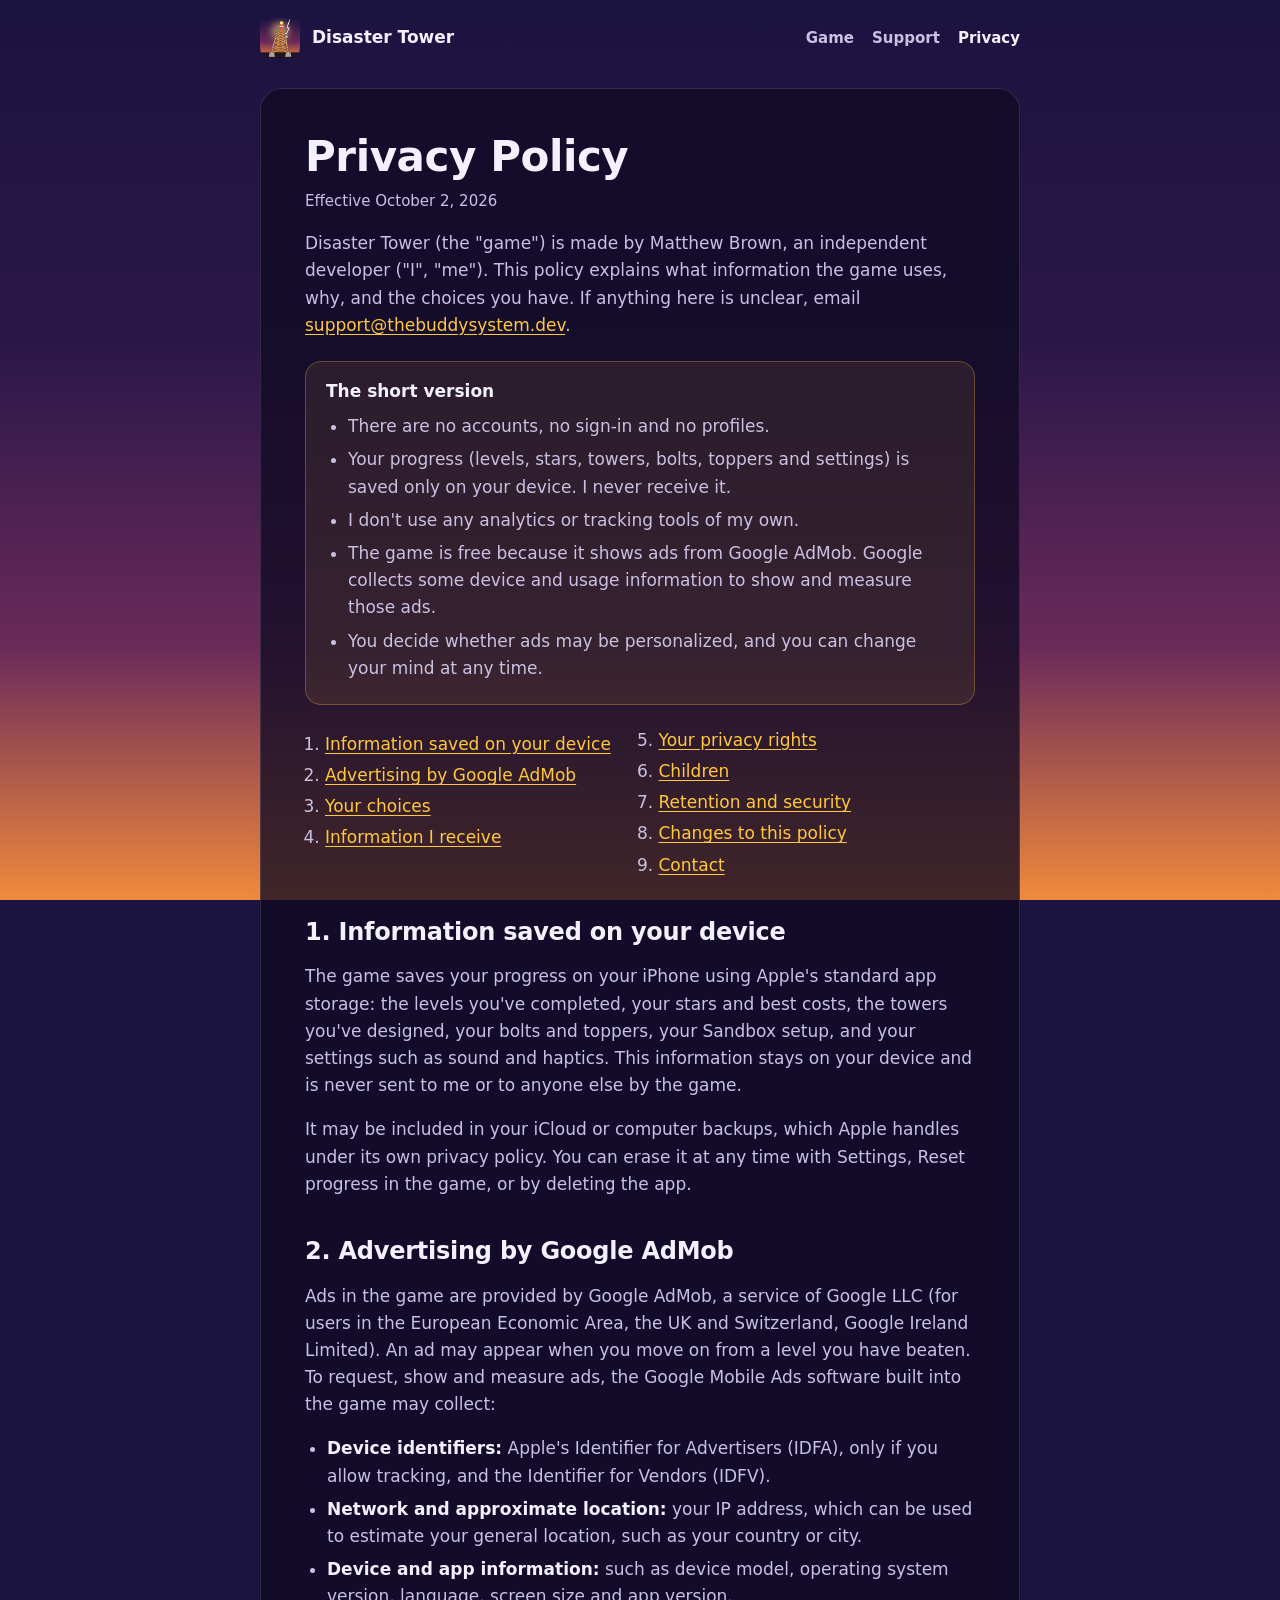
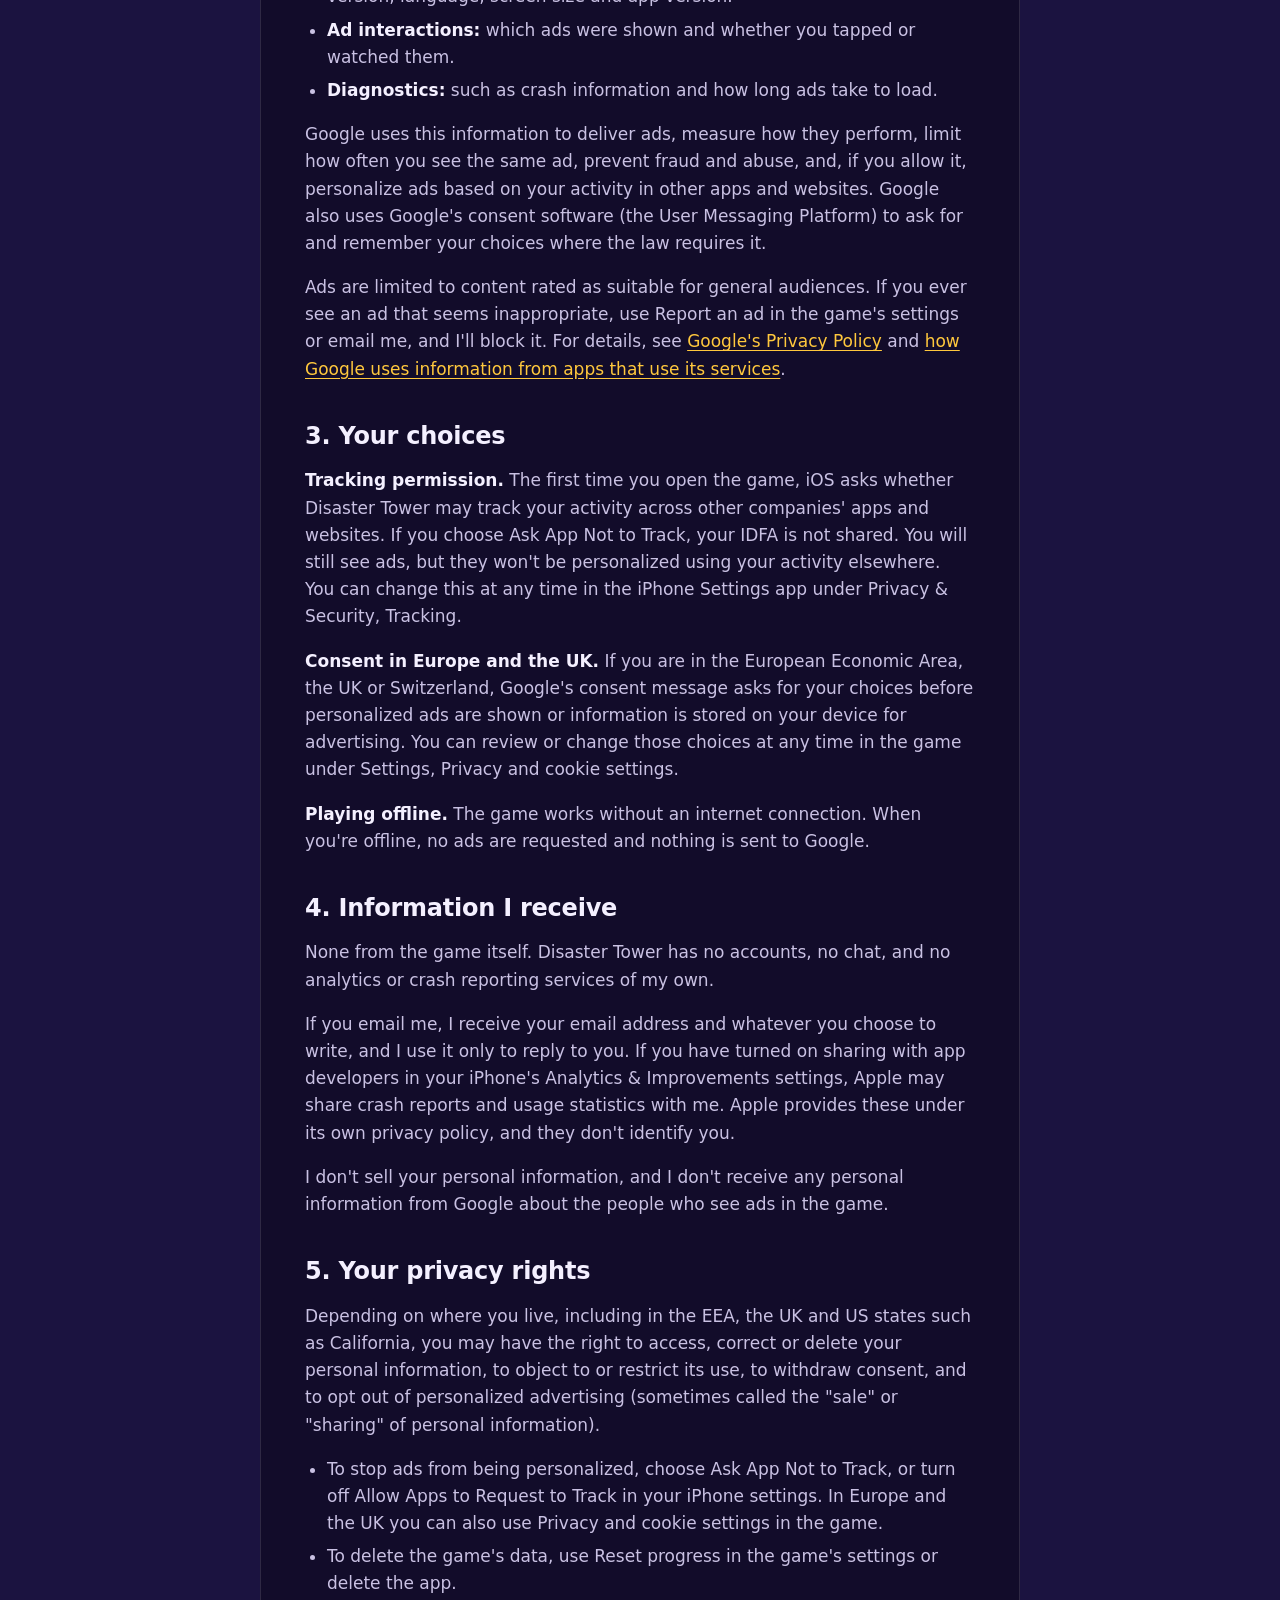
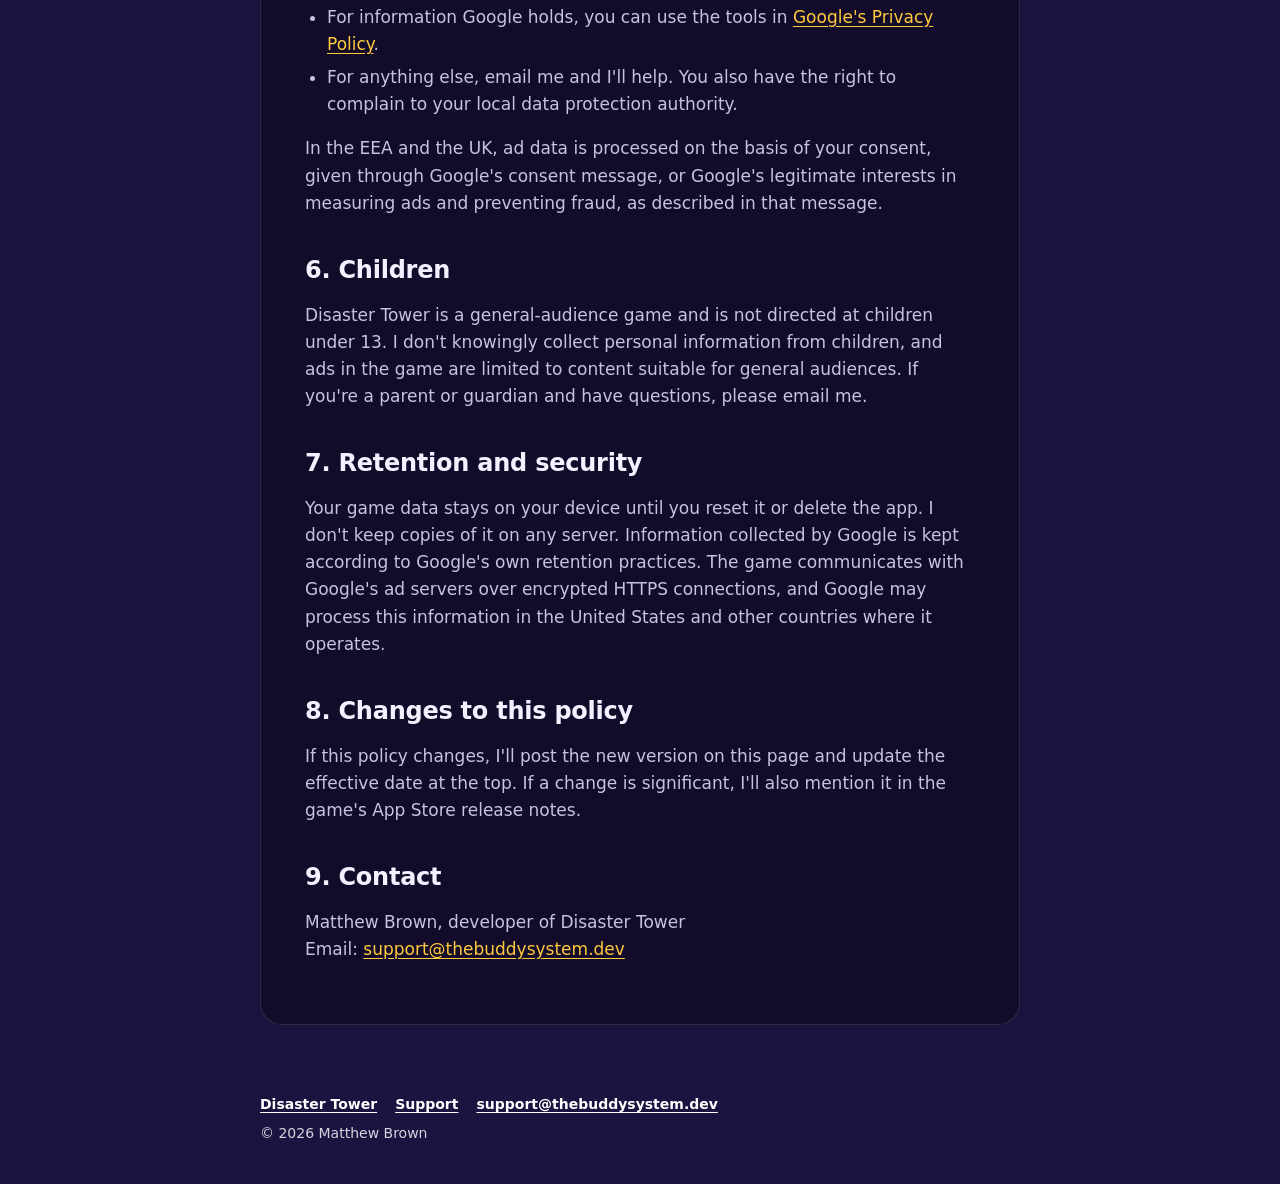
==== disaster-tower/privacy/index.html @ 5f36bc31 "Disaster Tower website: game page, support, privacy policy, app-ads.txt Co-Authored-By: Claude Opus " ====
<!doctype html>
<html lang="en">
<head>
<meta charset="utf-8">
<meta name="viewport" content="width=device-width, initial-scale=1">
<title>Disaster Tower Privacy Policy</title>
<meta name="description" content="How Disaster Tower handles your information: progress stays on your device, and ads are provided by Google AdMob.">
<link rel="icon" href="/assets/disaster-tower/favicon-64.png">
<link rel="apple-touch-icon" href="/assets/disaster-tower/apple-touch-icon.png">
<link rel="stylesheet" href="/assets/site.css">
</head>
<body>
<header class="narrow topbar">
  <a class="brand" href="/disaster-tower/"><img src="/assets/disaster-tower/favicon-64.png" alt="">Disaster Tower</a>
  <nav class="nav">
    <a href="/disaster-tower/">Game</a>
    <a href="/disaster-tower/support/">Support</a>
    <a href="/disaster-tower/privacy/" aria-current="page">Privacy</a>
  </nav>
</header>

<main class="narrow">
  <article class="doc">
    <h1>Privacy Policy</h1>
    <p class="meta">Effective October 2, 2026</p>

    <p>Disaster Tower (the "game") is made by Matthew Brown, an independent developer ("I", "me"). This policy explains what information the game uses, why, and the choices you have. If anything here is unclear, email <a href="mailto:support@thebuddysystem.dev">support@thebuddysystem.dev</a>.</p>

    <div class="summary">
      <strong>The short version</strong>
      <ul>
        <li>There are no accounts, no sign-in and no profiles.</li>
        <li>Your progress (levels, stars, towers, bolts, toppers and settings) is saved only on your device. I never receive it.</li>
        <li>I don't use any analytics or tracking tools of my own.</li>
        <li>The game is free because it shows ads from Google AdMob. Google collects some device and usage information to show and measure those ads.</li>
        <li>You decide whether ads may be personalized, and you can change your mind at any time.</li>
      </ul>
    </div>

    <ol class="toc">
      <li><a href="#device">Information saved on your device</a></li>
      <li><a href="#ads">Advertising by Google AdMob</a></li>
      <li><a href="#choices">Your choices</a></li>
      <li><a href="#me">Information I receive</a></li>
      <li><a href="#rights">Your privacy rights</a></li>
      <li><a href="#children">Children</a></li>
      <li><a href="#retention">Retention and security</a></li>
      <li><a href="#changes">Changes to this policy</a></li>
      <li><a href="#contact">Contact</a></li>
    </ol>

    <h2 id="device">1. Information saved on your device</h2>
    <p>The game saves your progress on your iPhone using Apple's standard app storage: the levels you've completed, your stars and best costs, the towers you've designed, your bolts and toppers, your Sandbox setup, and your settings such as sound and haptics. This information stays on your device and is never sent to me or to anyone else by the game.</p>
    <p>It may be included in your iCloud or computer backups, which Apple handles under its own privacy policy. You can erase it at any time with Settings, Reset progress in the game, or by deleting the app.</p>

    <h2 id="ads">2. Advertising by Google AdMob</h2>
    <p>Ads in the game are provided by Google AdMob, a service of Google LLC (for users in the European Economic Area, the UK and Switzerland, Google Ireland Limited). An ad may appear when you move on from a level you have beaten. To request, show and measure ads, the Google Mobile Ads software built into the game may collect:</p>
    <ul>
      <li><strong>Device identifiers:</strong> Apple's Identifier for Advertisers (IDFA), only if you allow tracking, and the Identifier for Vendors (IDFV).</li>
      <li><strong>Network and approximate location:</strong> your IP address, which can be used to estimate your general location, such as your country or city.</li>
      <li><strong>Device and app information:</strong> such as device model, operating system version, language, screen size and app version.</li>
      <li><strong>Ad interactions:</strong> which ads were shown and whether you tapped or watched them.</li>
      <li><strong>Diagnostics:</strong> such as crash information and how long ads take to load.</li>
    </ul>
    <p>Google uses this information to deliver ads, measure how they perform, limit how often you see the same ad, prevent fraud and abuse, and, if you allow it, personalize ads based on your activity in other apps and websites. Google also uses Google's consent software (the User Messaging Platform) to ask for and remember your choices where the law requires it.</p>
    <p>Ads are limited to content rated as suitable for general audiences. If you ever see an ad that seems inappropriate, use Report an ad in the game's settings or email me, and I'll block it. For details, see <a href="https://policies.google.com/privacy" rel="noopener">Google's Privacy Policy</a> and <a href="https://policies.google.com/technologies/partner-sites" rel="noopener">how Google uses information from apps that use its services</a>.</p>

    <h2 id="choices">3. Your choices</h2>
    <p><strong>Tracking permission.</strong> The first time you open the game, iOS asks whether Disaster Tower may track your activity across other companies' apps and websites. If you choose Ask App Not to Track, your IDFA is not shared. You will still see ads, but they won't be personalized using your activity elsewhere. You can change this at any time in the iPhone Settings app under Privacy &amp; Security, Tracking.</p>
    <p><strong>Consent in Europe and the UK.</strong> If you are in the European Economic Area, the UK or Switzerland, Google's consent message asks for your choices before personalized ads are shown or information is stored on your device for advertising. You can review or change those choices at any time in the game under Settings, Privacy and cookie settings.</p>
    <p><strong>Playing offline.</strong> The game works without an internet connection. When you're offline, no ads are requested and nothing is sent to Google.</p>

    <h2 id="me">4. Information I receive</h2>
    <p>None from the game itself. Disaster Tower has no accounts, no chat, and no analytics or crash reporting services of my own.</p>
    <p>If you email me, I receive your email address and whatever you choose to write, and I use it only to reply to you. If you have turned on sharing with app developers in your iPhone's Analytics &amp; Improvements settings, Apple may share crash reports and usage statistics with me. Apple provides these under its own privacy policy, and they don't identify you.</p>
    <p>I don't sell your personal information, and I don't receive any personal information from Google about the people who see ads in the game.</p>

    <h2 id="rights">5. Your privacy rights</h2>
    <p>Depending on where you live, including in the EEA, the UK and US states such as California, you may have the right to access, correct or delete your personal information, to object to or restrict its use, to withdraw consent, and to opt out of personalized advertising (sometimes called the "sale" or "sharing" of personal information).</p>
    <ul>
      <li>To stop ads from being personalized, choose Ask App Not to Track, or turn off Allow Apps to Request to Track in your iPhone settings. In Europe and the UK you can also use Privacy and cookie settings in the game.</li>
      <li>To delete the game's data, use Reset progress in the game's settings or delete the app.</li>
      <li>For information Google holds, you can use the tools in <a href="https://policies.google.com/privacy" rel="noopener">Google's Privacy Policy</a>.</li>
      <li>For anything else, email me and I'll help. You also have the right to complain to your local data protection authority.</li>
    </ul>
    <p>In the EEA and the UK, ad data is processed on the basis of your consent, given through Google's consent message, or Google's legitimate interests in measuring ads and preventing fraud, as described in that message.</p>

    <h2 id="children">6. Children</h2>
    <p>Disaster Tower is a general-audience game and is not directed at children under 13. I don't knowingly collect personal information from children, and ads in the game are limited to content suitable for general audiences. If you're a parent or guardian and have questions, please email me.</p>

    <h2 id="retention">7. Retention and security</h2>
    <p>Your game data stays on your device until you reset it or delete the app. I don't keep copies of it on any server. Information collected by Google is kept according to Google's own retention practices. The game communicates with Google's ad servers over encrypted HTTPS connections, and Google may process this information in the United States and other countries where it operates.</p>

    <h2 id="changes">8. Changes to this policy</h2>
    <p>If this policy changes, I'll post the new version on this page and update the effective date at the top. If a change is significant, I'll also mention it in the game's App Store release notes.</p>

    <h2 id="contact">9. Contact</h2>
    <p>Matthew Brown, developer of Disaster Tower<br>
    Email: <a href="mailto:support@thebuddysystem.dev">support@thebuddysystem.dev</a></p>
  </article>
</main>

<footer class="narrow">
  <div class="links"><a href="/disaster-tower/">Disaster Tower</a><a href="/disaster-tower/support/">Support</a><a href="mailto:support@thebuddysystem.dev">support@thebuddysystem.dev</a></div>
  <div>&copy; 2026 Matthew Brown</div>
</footer>
</body>
</html>
---- assets/site.css ----
/* Shared styles for q-evo.github.io. System fonts only: the site makes no third-party requests. */
:root {
  --sky-top: #1b1340;
  --sky-mid: #6b2a5a;
  --sky-low: #f08a3c;
  --ink: #f4f0ff;
  --ink-soft: #c9c1e3;
  --ink-faint: #9a90bb;
  --card: rgba(16, 11, 36, 0.78);
  --card-line: rgba(255, 255, 255, 0.12);
  --gold: #ffc83d;
  --orange: #ff8a1f;
  --green: #5de07a;
  --radius: 22px;
  color-scheme: dark;
}

* { box-sizing: border-box; }

html { -webkit-text-size-adjust: 100%; }

body {
  margin: 0;
  min-height: 100vh;
  color: var(--ink);
  background: var(--sky-top) linear-gradient(180deg, var(--sky-top) 0%, #2a1748 38%, var(--sky-mid) 72%, var(--sky-low) 100%) fixed;
  font: 17px/1.6 ui-rounded, "SF Pro Rounded", system-ui, -apple-system, "Segoe UI", Roboto, sans-serif;
}

a { color: var(--gold); text-underline-offset: 3px; }
a:hover { color: #ffe27a; }

.wrap { width: min(1040px, 100% - 32px); margin: 0 auto; }
.narrow { width: min(760px, 100% - 32px); margin: 0 auto; }

/* Top bar */
.topbar { display: flex; align-items: center; justify-content: space-between; gap: 16px; padding: 18px 0; }
.brand { display: flex; align-items: center; gap: 12px; color: var(--ink); text-decoration: none; font-weight: 800; }
.brand img { width: 40px; height: 40px; border-radius: 10px; }
.nav { display: flex; gap: 18px; flex-wrap: wrap; font-weight: 700; font-size: 15px; }
.nav a { color: var(--ink-soft); text-decoration: none; }
.nav a:hover, .nav a[aria-current="page"] { color: var(--ink); }

/* Headings */
h1, h2, h3 { line-height: 1.15; margin: 0 0 12px; font-weight: 900; letter-spacing: -0.01em; }
h1 { font-size: clamp(34px, 7vw, 60px); }
h2 { font-size: clamp(24px, 4vw, 32px); margin-top: 36px; }
h3 { font-size: 20px; margin-top: 26px; }
.title-glow {
  background: linear-gradient(180deg, #ffe27a 0%, var(--orange) 100%);
  -webkit-background-clip: text; background-clip: text; color: transparent;
  text-shadow: none;
}
.lede { font-size: clamp(18px, 2.6vw, 22px); color: var(--ink-soft); max-width: 640px; }

/* Hero */
.hero { display: grid; grid-template-columns: 1fr; gap: 28px; align-items: center; padding: 28px 0 12px; }
.hero-icon { width: 120px; height: 120px; border-radius: 27px; box-shadow: 0 18px 50px rgba(0, 0, 0, 0.45); }
.badge {
  display: inline-flex; flex-direction: column; align-items: flex-start; gap: 2px; margin-top: 18px; padding: 12px 22px;
  border-radius: 16px; background: #000; color: #fff; text-decoration: none; font-weight: 800;
  border: 1px solid rgba(255, 255, 255, 0.25);
}
.badge small { display: block; font-weight: 600; font-size: 12px; color: #cfcfcf; }
.badge:hover { color: #fff; border-color: rgba(255, 255, 255, 0.5); }

/* Screenshot strip */
.shots { display: flex; gap: 16px; overflow-x: auto; padding: 8px 0 22px; scroll-snap-type: x mandatory; }
.shots img {
  flex: 0 0 auto; width: min(240px, 62vw); height: auto; border-radius: 22px; scroll-snap-align: start;
  box-shadow: 0 14px 40px rgba(0, 0, 0, 0.45);
}

/* Cards and grids */
.card { background: var(--card); border: 1px solid var(--card-line); border-radius: var(--radius); padding: 22px 24px; }
.grid { display: grid; gap: 16px; grid-template-columns: repeat(auto-fit, minmax(230px, 1fr)); }
.feature h3 { margin: 0 0 6px; font-size: 19px; }
.feature p { margin: 0; color: var(--ink-soft); font-size: 16px; }
.feature .emoji { font-size: 28px; line-height: 1; display: block; margin-bottom: 10px; }

.app-card { display: flex; gap: 18px; align-items: center; text-decoration: none; color: var(--ink); }
.app-card img { width: 84px; height: 84px; border-radius: 19px; flex: 0 0 auto; }
.app-card strong { font-size: 22px; display: block; }
.app-card span { color: var(--ink-soft); }
.app-card:hover strong { color: var(--gold); }

/* Long-form text (policy, support) */
.doc { background: var(--card); border: 1px solid var(--card-line); border-radius: var(--radius); padding: clamp(22px, 4vw, 44px); margin: 12px 0 40px; }
.doc h1 { font-size: clamp(30px, 5vw, 42px); }
.doc h2 { font-size: 24px; margin-top: 34px; padding-top: 6px; }
.doc p, .doc li { color: var(--ink-soft); }
.doc strong { color: var(--ink); }
.doc ul { padding-left: 22px; }
.doc li { margin: 6px 0; }
.meta { color: var(--ink-faint); font-size: 15px; margin-top: -4px; }
.summary { background: rgba(255, 200, 61, 0.09); border: 1px solid rgba(255, 200, 61, 0.28); border-radius: 16px; padding: 16px 20px; margin: 22px 0; }
.summary ul { margin: 8px 0 0; }
.toc { columns: 2 220px; padding-left: 20px; margin: 10px 0 0; }
.toc li { margin: 4px 0; }

details { border-top: 1px solid var(--card-line); padding: 14px 0; }
details:last-of-type { border-bottom: 1px solid var(--card-line); }
summary { cursor: pointer; font-weight: 800; color: var(--ink); font-size: 18px; }
details p { margin: 10px 0 0; }

.contact { display: flex; flex-wrap: wrap; gap: 12px; align-items: center; margin: 18px 0 8px; }
.button {
  display: inline-block; padding: 12px 20px; border-radius: 14px; background: var(--gold); color: #2a1a00;
  font-weight: 900; text-decoration: none; box-shadow: 0 5px 0 #c98a17;
}
.button:hover { color: #2a1a00; transform: translateY(1px); box-shadow: 0 4px 0 #c98a17; }

footer { padding: 28px 0 40px; color: rgba(255, 255, 255, 0.82); font-size: 14px; }
footer a { color: #fff; }
footer .links { display: flex; gap: 18px; flex-wrap: wrap; margin-bottom: 6px; font-weight: 700; }

@media (min-width: 760px) {
  .hero { grid-template-columns: auto 1fr; gap: 36px; padding-top: 48px; }
  .hero-icon { width: 168px; height: 168px; border-radius: 38px; }
}

@media (max-width: 480px) {
  .topbar { flex-wrap: wrap; gap: 10px; }
  .brand { white-space: nowrap; }
  .nav { width: 100%; gap: 20px; }
}
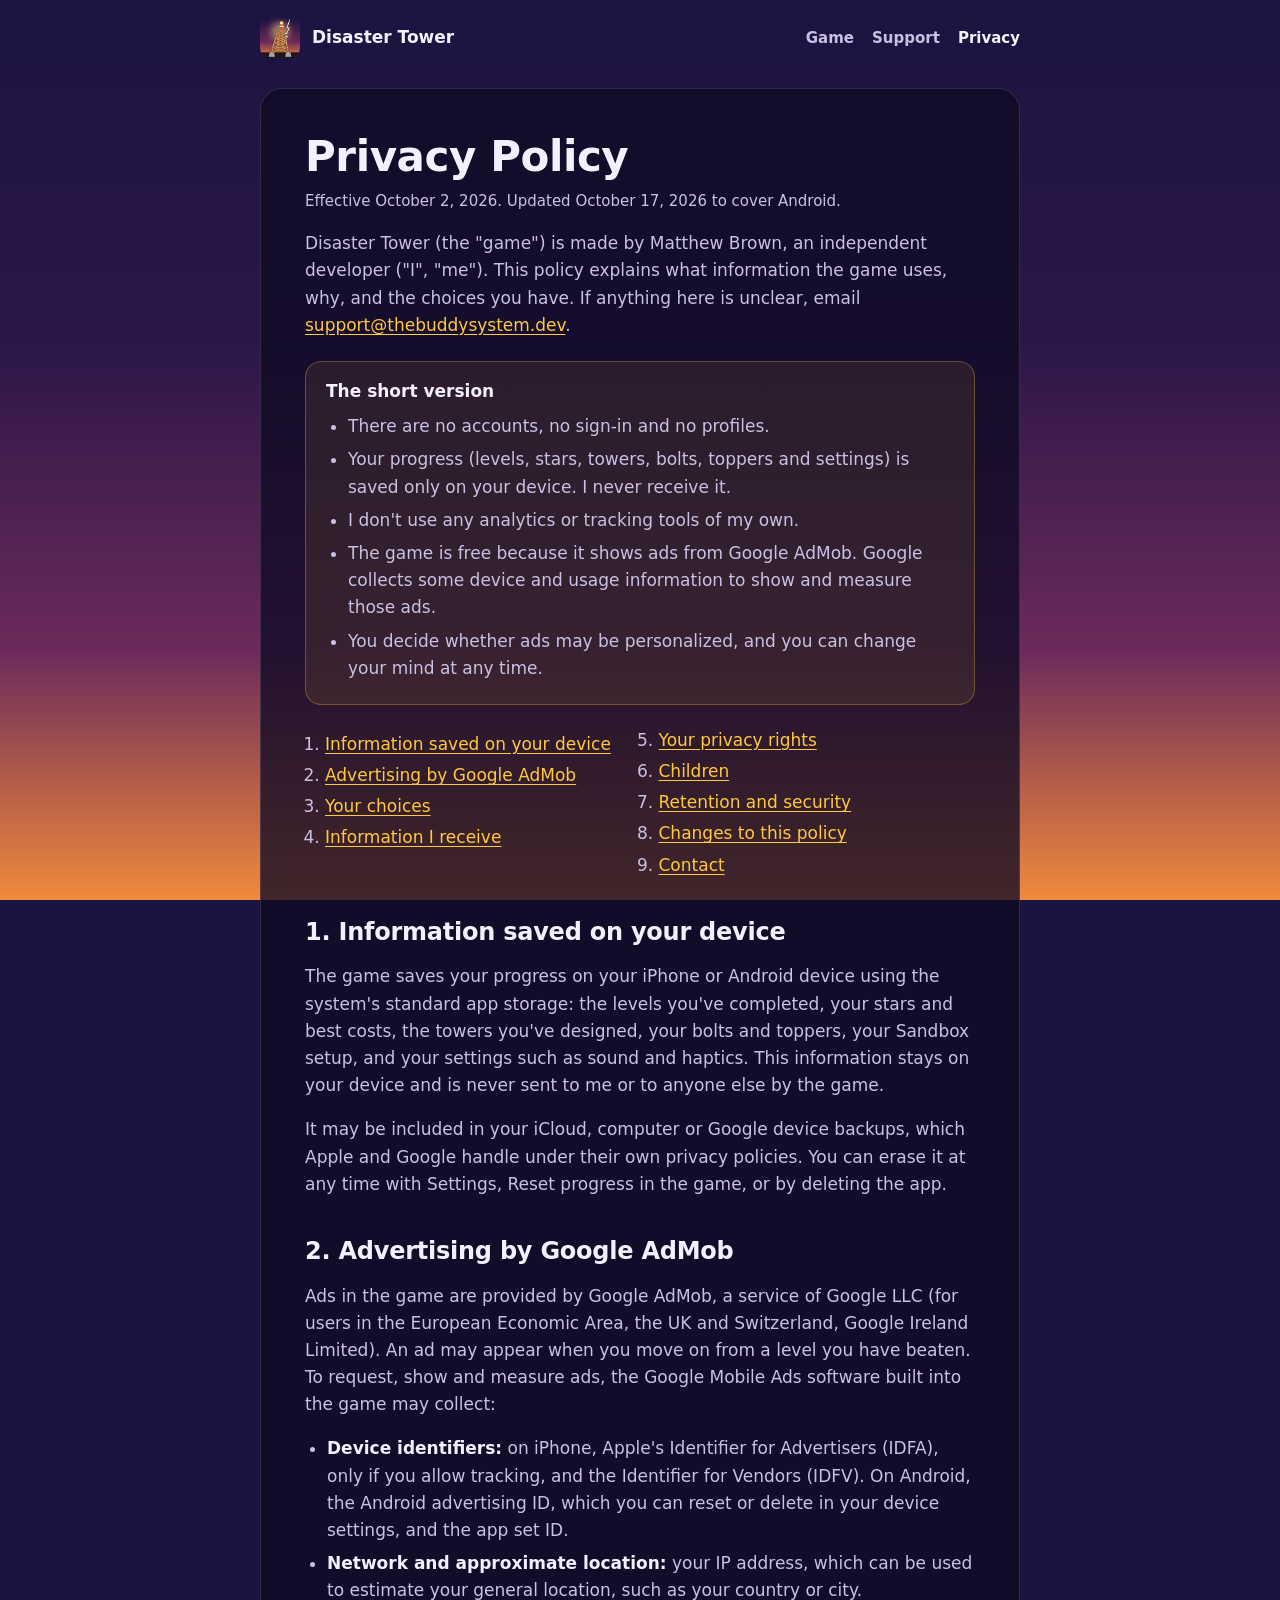
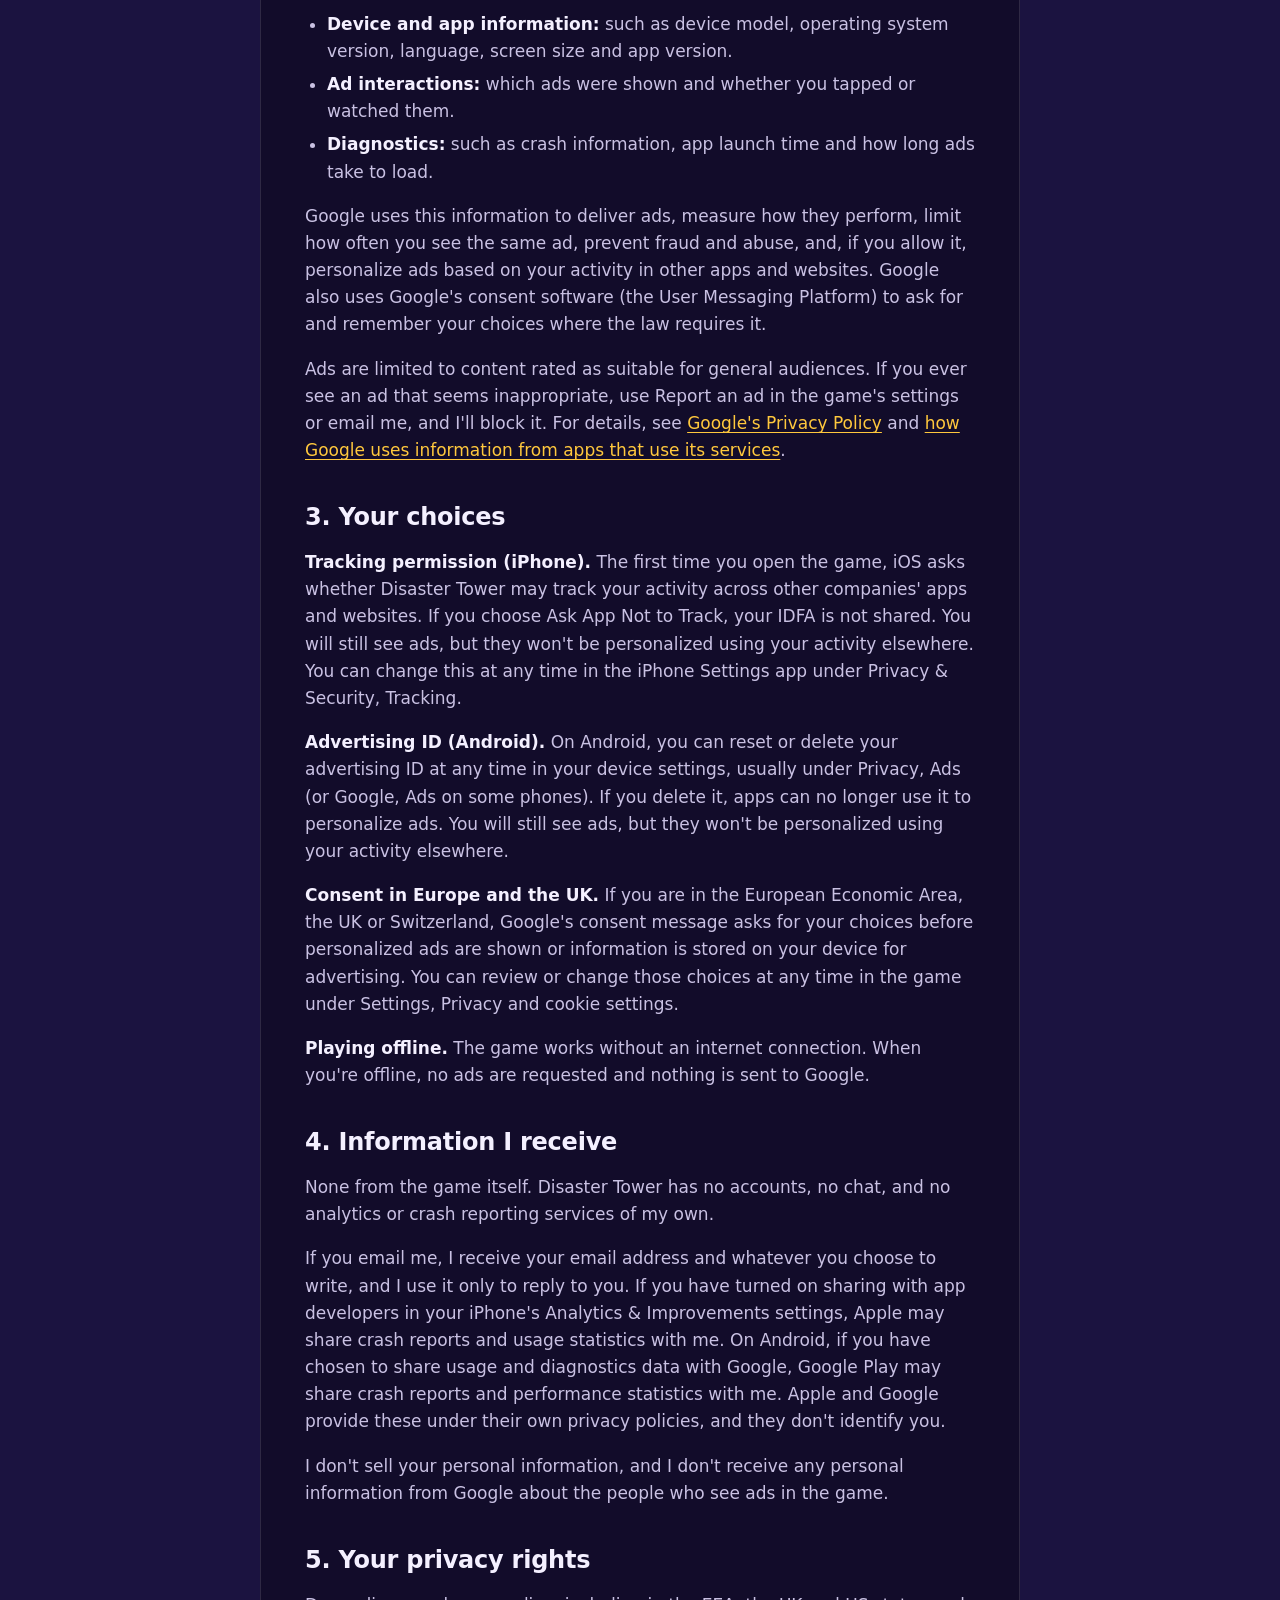
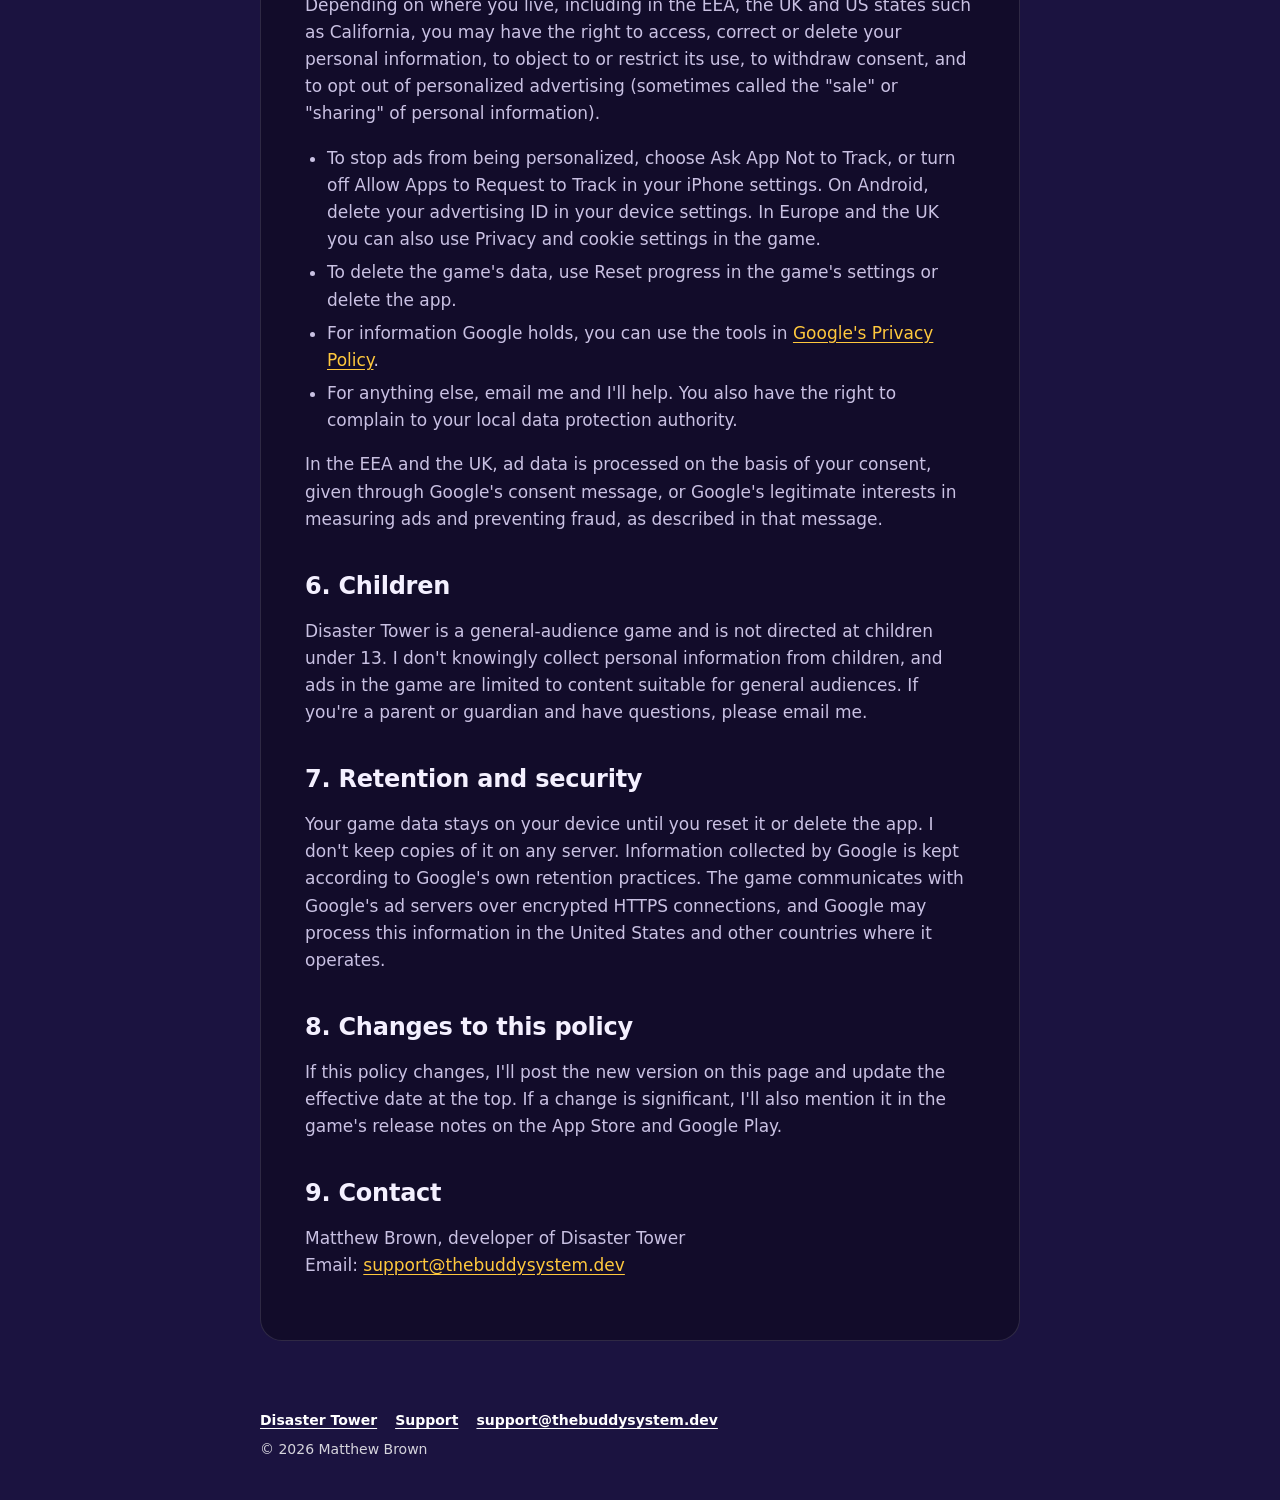
==== commit 475f9490: "Privacy policy: cover the Android version Adds the Android advertising ID and app set ID, how to res" ====
--- a/disaster-tower/privacy/index.html
+++ b/disaster-tower/privacy/index.html
@@ -22,7 +22,7 @@
 <main class="narrow">
   <article class="doc">
     <h1>Privacy Policy</h1>
-    <p class="meta">Effective October 2, 2026</p>
+    <p class="meta">Effective October 2, 2026. Updated October 17, 2026 to cover Android.</p>
 
     <p>Disaster Tower (the "game") is made by Matthew Brown, an independent developer ("I", "me"). This policy explains what information the game uses, why, and the choices you have. If anything here is unclear, email <a href="mailto:support@thebuddysystem.dev">support@thebuddysystem.dev</a>.</p>
 
@@ -50,35 +50,36 @@
     </ol>
 
     <h2 id="device">1. Information saved on your device</h2>
-    <p>The game saves your progress on your iPhone using Apple's standard app storage: the levels you've completed, your stars and best costs, the towers you've designed, your bolts and toppers, your Sandbox setup, and your settings such as sound and haptics. This information stays on your device and is never sent to me or to anyone else by the game.</p>
-    <p>It may be included in your iCloud or computer backups, which Apple handles under its own privacy policy. You can erase it at any time with Settings, Reset progress in the game, or by deleting the app.</p>
+    <p>The game saves your progress on your iPhone or Android device using the system's standard app storage: the levels you've completed, your stars and best costs, the towers you've designed, your bolts and toppers, your Sandbox setup, and your settings such as sound and haptics. This information stays on your device and is never sent to me or to anyone else by the game.</p>
+    <p>It may be included in your iCloud, computer or Google device backups, which Apple and Google handle under their own privacy policies. You can erase it at any time with Settings, Reset progress in the game, or by deleting the app.</p>
 
     <h2 id="ads">2. Advertising by Google AdMob</h2>
     <p>Ads in the game are provided by Google AdMob, a service of Google LLC (for users in the European Economic Area, the UK and Switzerland, Google Ireland Limited). An ad may appear when you move on from a level you have beaten. To request, show and measure ads, the Google Mobile Ads software built into the game may collect:</p>
     <ul>
-      <li><strong>Device identifiers:</strong> Apple's Identifier for Advertisers (IDFA), only if you allow tracking, and the Identifier for Vendors (IDFV).</li>
+      <li><strong>Device identifiers:</strong> on iPhone, Apple's Identifier for Advertisers (IDFA), only if you allow tracking, and the Identifier for Vendors (IDFV). On Android, the Android advertising ID, which you can reset or delete in your device settings, and the app set ID.</li>
       <li><strong>Network and approximate location:</strong> your IP address, which can be used to estimate your general location, such as your country or city.</li>
       <li><strong>Device and app information:</strong> such as device model, operating system version, language, screen size and app version.</li>
       <li><strong>Ad interactions:</strong> which ads were shown and whether you tapped or watched them.</li>
-      <li><strong>Diagnostics:</strong> such as crash information and how long ads take to load.</li>
+      <li><strong>Diagnostics:</strong> such as crash information, app launch time and how long ads take to load.</li>
     </ul>
     <p>Google uses this information to deliver ads, measure how they perform, limit how often you see the same ad, prevent fraud and abuse, and, if you allow it, personalize ads based on your activity in other apps and websites. Google also uses Google's consent software (the User Messaging Platform) to ask for and remember your choices where the law requires it.</p>
     <p>Ads are limited to content rated as suitable for general audiences. If you ever see an ad that seems inappropriate, use Report an ad in the game's settings or email me, and I'll block it. For details, see <a href="https://policies.google.com/privacy" rel="noopener">Google's Privacy Policy</a> and <a href="https://policies.google.com/technologies/partner-sites" rel="noopener">how Google uses information from apps that use its services</a>.</p>
 
     <h2 id="choices">3. Your choices</h2>
-    <p><strong>Tracking permission.</strong> The first time you open the game, iOS asks whether Disaster Tower may track your activity across other companies' apps and websites. If you choose Ask App Not to Track, your IDFA is not shared. You will still see ads, but they won't be personalized using your activity elsewhere. You can change this at any time in the iPhone Settings app under Privacy &amp; Security, Tracking.</p>
+    <p><strong>Tracking permission (iPhone).</strong> The first time you open the game, iOS asks whether Disaster Tower may track your activity across other companies' apps and websites. If you choose Ask App Not to Track, your IDFA is not shared. You will still see ads, but they won't be personalized using your activity elsewhere. You can change this at any time in the iPhone Settings app under Privacy &amp; Security, Tracking.</p>
+    <p><strong>Advertising ID (Android).</strong> On Android, you can reset or delete your advertising ID at any time in your device settings, usually under Privacy, Ads (or Google, Ads on some phones). If you delete it, apps can no longer use it to personalize ads. You will still see ads, but they won't be personalized using your activity elsewhere.</p>
     <p><strong>Consent in Europe and the UK.</strong> If you are in the European Economic Area, the UK or Switzerland, Google's consent message asks for your choices before personalized ads are shown or information is stored on your device for advertising. You can review or change those choices at any time in the game under Settings, Privacy and cookie settings.</p>
     <p><strong>Playing offline.</strong> The game works without an internet connection. When you're offline, no ads are requested and nothing is sent to Google.</p>
 
     <h2 id="me">4. Information I receive</h2>
     <p>None from the game itself. Disaster Tower has no accounts, no chat, and no analytics or crash reporting services of my own.</p>
-    <p>If you email me, I receive your email address and whatever you choose to write, and I use it only to reply to you. If you have turned on sharing with app developers in your iPhone's Analytics &amp; Improvements settings, Apple may share crash reports and usage statistics with me. Apple provides these under its own privacy policy, and they don't identify you.</p>
+    <p>If you email me, I receive your email address and whatever you choose to write, and I use it only to reply to you. If you have turned on sharing with app developers in your iPhone's Analytics &amp; Improvements settings, Apple may share crash reports and usage statistics with me. On Android, if you have chosen to share usage and diagnostics data with Google, Google Play may share crash reports and performance statistics with me. Apple and Google provide these under their own privacy policies, and they don't identify you.</p>
     <p>I don't sell your personal information, and I don't receive any personal information from Google about the people who see ads in the game.</p>
 
     <h2 id="rights">5. Your privacy rights</h2>
     <p>Depending on where you live, including in the EEA, the UK and US states such as California, you may have the right to access, correct or delete your personal information, to object to or restrict its use, to withdraw consent, and to opt out of personalized advertising (sometimes called the "sale" or "sharing" of personal information).</p>
     <ul>
-      <li>To stop ads from being personalized, choose Ask App Not to Track, or turn off Allow Apps to Request to Track in your iPhone settings. In Europe and the UK you can also use Privacy and cookie settings in the game.</li>
+      <li>To stop ads from being personalized, choose Ask App Not to Track, or turn off Allow Apps to Request to Track in your iPhone settings. On Android, delete your advertising ID in your device settings. In Europe and the UK you can also use Privacy and cookie settings in the game.</li>
       <li>To delete the game's data, use Reset progress in the game's settings or delete the app.</li>
       <li>For information Google holds, you can use the tools in <a href="https://policies.google.com/privacy" rel="noopener">Google's Privacy Policy</a>.</li>
       <li>For anything else, email me and I'll help. You also have the right to complain to your local data protection authority.</li>
@@ -92,7 +93,7 @@
     <p>Your game data stays on your device until you reset it or delete the app. I don't keep copies of it on any server. Information collected by Google is kept according to Google's own retention practices. The game communicates with Google's ad servers over encrypted HTTPS connections, and Google may process this information in the United States and other countries where it operates.</p>
 
     <h2 id="changes">8. Changes to this policy</h2>
-    <p>If this policy changes, I'll post the new version on this page and update the effective date at the top. If a change is significant, I'll also mention it in the game's App Store release notes.</p>
+    <p>If this policy changes, I'll post the new version on this page and update the effective date at the top. If a change is significant, I'll also mention it in the game's release notes on the App Store and Google Play.</p>
 
     <h2 id="contact">9. Contact</h2>
     <p>Matthew Brown, developer of Disaster Tower<br>
